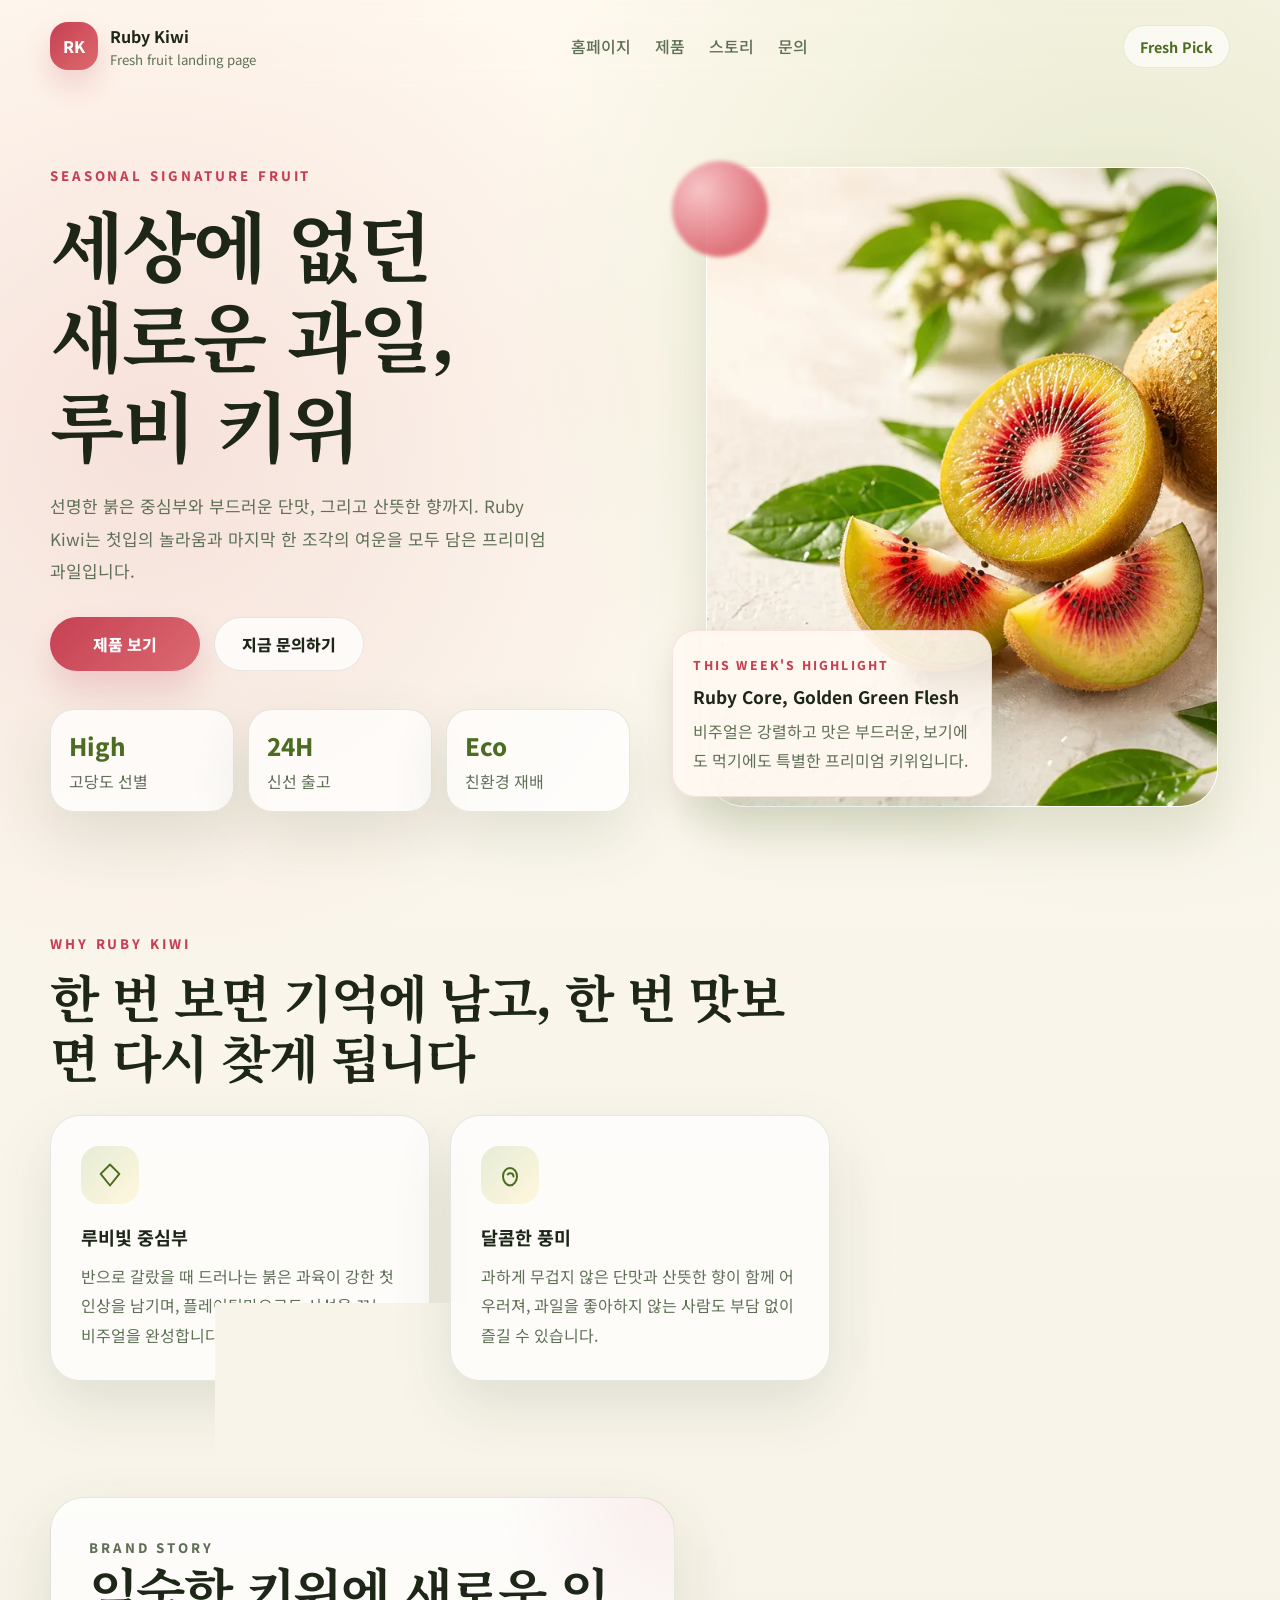
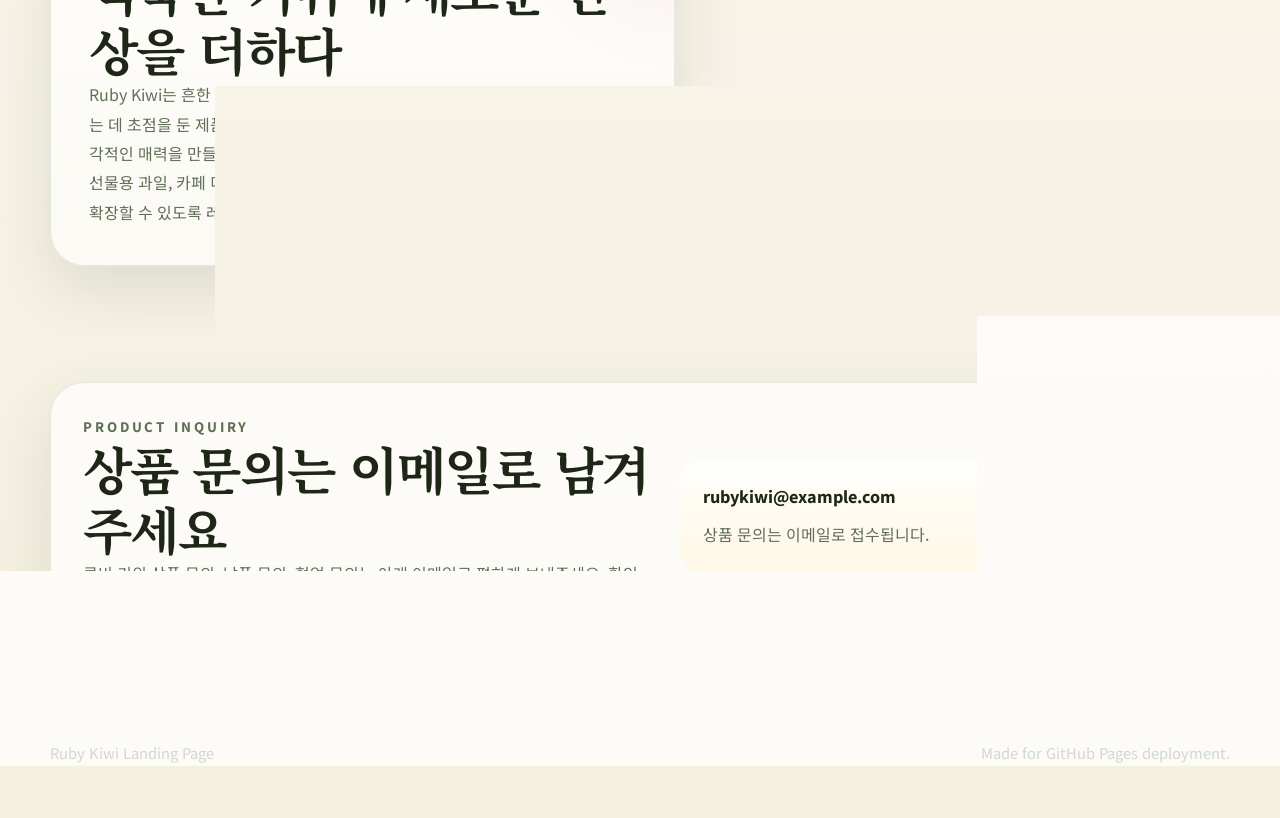
==== landing-page/index.html @ d14a4b49 "Add landing-page subpath" ====
<!DOCTYPE html>
<html lang="ko">
  <head>
    <meta charset="UTF-8" />
    <meta name="viewport" content="width=device-width, initial-scale=1.0" />
    <title>Ruby Kiwi | Product Landing Page</title>
    <meta
      name="description"
      content="세상에 없던 새로운 과일, 루비 키위를 소개하는 제품 랜딩 페이지입니다."
    />
    <link rel="preconnect" href="https://fonts.googleapis.com" />
    <link rel="preconnect" href="https://fonts.gstatic.com" crossorigin />
    <link
      href="https://fonts.googleapis.com/css2?family=Noto+Sans+KR:wght@400;500;700;800&family=Noto+Serif+KR:wght@600;700;900&display=swap"
      rel="stylesheet"
    />
    <link rel="stylesheet" href="styles.css" />
  </head>
  <body>
    <div class="page-shell">
      <header class="site-header">
        <a class="brand" href="#home">
          <span class="brand-mark">RK</span>
          <span class="brand-copy">
            <strong>Ruby Kiwi</strong>
            <span>Fresh fruit landing page</span>
          </span>
        </a>

        <nav class="site-nav" aria-label="주요 메뉴">
          <a href="#home">홈페이지</a>
          <a href="#product">제품</a>
          <a href="#story">스토리</a>
          <a href="#inquiry">문의</a>
        </nav>

        <a class="header-pill" href="#story">Fresh Pick</a>
      </header>

      <main>
        <section class="hero" id="home">
          <div class="hero-copy">
            <p class="eyebrow">Seasonal Signature Fruit</p>
            <h1>세상에 없던 새로운 과일, 루비 키위</h1>
            <p class="hero-description">
              선명한 붉은 중심부와 부드러운 단맛, 그리고 산뜻한 향까지.
              Ruby Kiwi는 첫입의 놀라움과 마지막 한 조각의 여운을 모두 담은
              프리미엄 과일입니다.
            </p>

            <div class="hero-actions">
              <a class="button button-primary" href="#product">제품 보기</a>
              <a class="button button-secondary" href="#inquiry">지금 문의하기</a>
            </div>

            <ul class="hero-metrics" aria-label="핵심 특징">
              <li>
                <strong>High</strong>
                <span>고당도 선별</span>
              </li>
              <li>
                <strong>24H</strong>
                <span>신선 출고</span>
              </li>
              <li>
                <strong>Eco</strong>
                <span>친환경 재배</span>
              </li>
            </ul>
          </div>

          <div class="hero-visual">
            <div class="visual-orb visual-orb-left" aria-hidden="true"></div>
            <div class="visual-card">
              <img
                src="images/ruby-kiwi-hero-v2.webp"
                alt="붉은 중심부가 드러난 실제 루비 키위와 통키위가 함께 놓인 제품 사진"
                fetchpriority="high"
              />
            </div>
            <aside class="floating-note">
              <span class="note-label">This Week's Highlight</span>
              <strong>Ruby Core, Golden Green Flesh</strong>
              <p>
                비주얼은 강렬하고 맛은 부드러운, 보기에도 먹기에도 특별한
                프리미엄 키위입니다.
              </p>
            </aside>
          </div>
        </section>

        <section class="benefit-section" id="product">
          <div class="section-heading">
            <p class="eyebrow">Why Ruby Kiwi</p>
            <h2>한 번 보면 기억에 남고, 한 번 맛보면 다시 찾게 됩니다</h2>
          </div>

          <div class="benefit-grid">
            <article class="benefit-card">
              <div class="benefit-icon" aria-hidden="true">
                <svg viewBox="0 0 24 24" role="presentation">
                  <path
                    d="M12 3 4 11l8 10 8-10-8-8Z"
                    fill="none"
                    stroke="currentColor"
                    stroke-linecap="round"
                    stroke-linejoin="round"
                    stroke-width="1.7"
                  />
                </svg>
              </div>
              <h3>루비빛 중심부</h3>
              <p>
                반으로 갈랐을 때 드러나는 붉은 과육이 강한 첫인상을 남기며,
                플레이팅만으로도 시선을 끄는 비주얼을 완성합니다.
              </p>
            </article>

            <article class="benefit-card">
              <div class="benefit-icon" aria-hidden="true">
                <svg viewBox="0 0 24 24" role="presentation">
                  <path
                    d="M6 13c0-4.1 2.7-7 6-7s6 2.9 6 7c0 4.3-2.7 8-6 8s-6-3.7-6-8Z"
                    fill="none"
                    stroke="currentColor"
                    stroke-linecap="round"
                    stroke-linejoin="round"
                    stroke-width="1.7"
                  />
                  <path
                    d="M10 11.5c.8-.7 1.5-1 2.1-1 1.6 0 2.9 1.2 2.9 2.8"
                    fill="none"
                    stroke="currentColor"
                    stroke-linecap="round"
                    stroke-width="1.7"
                  />
                </svg>
              </div>
              <h3>달콤한 풍미</h3>
              <p>
                과하게 무겁지 않은 단맛과 산뜻한 향이 함께 어우러져, 과일을
                좋아하지 않는 사람도 부담 없이 즐길 수 있습니다.
              </p>
            </article>

            <article class="benefit-card">
              <div class="benefit-icon" aria-hidden="true">
                <svg viewBox="0 0 24 24" role="presentation">
                  <path
                    d="M12 4v16M5 11.5c1.7 0 3.1-.9 3.9-2.3.8 1.4 2.2 2.3 3.9 2.3s3.1-.9 3.9-2.3c.8 1.4 2.2 2.3 3.9 2.3"
                    fill="none"
                    stroke="currentColor"
                    stroke-linecap="round"
                    stroke-linejoin="round"
                    stroke-width="1.7"
                  />
                </svg>
              </div>
              <h3>신선한 배송</h3>
              <p>
                선별 후 빠르게 출고되는 흐름을 기준으로 기획해, 집에서도
                산지의 산뜻한 컨디션을 최대한 가깝게 느낄 수 있습니다.
              </p>
            </article>
          </div>
        </section>

        <section class="story-section" id="story">
          <div class="story-panel">
            <p class="eyebrow">Brand Story</p>
            <h2>익숙한 키위에 새로운 인상을 더하다</h2>
            <p>
              Ruby Kiwi는 흔한 과일 소개가 아니라, 색과 향, 질감의 차이를
              감각적으로 전달하는 데 초점을 둔 제품 랜딩 콘셉트입니다. 붉은
              중심부와 그린 골드 톤의 대비는 시각적인 매력을 만들고, 부드러운
              단맛은 제품에 대한 기억을 더 오래 남깁니다.
            </p>
            <p>
              선물용 과일, 카페 디저트 재료, 프리미엄 식재료 소개 페이지 등
              다양한 방향으로 확장할 수 있도록 레이아웃을 구성했습니다.
            </p>
          </div>

          <div class="story-stack">
            <article class="recipe-card">
              <span class="card-kicker">Flavor Note</span>
              <strong>Sweet, bright, juicy</strong>
              <p>
                진한 색감과 달리 무겁지 않은 맛이라 요거트, 샐러드, 디저트
                토핑까지 다양하게 어울립니다.
              </p>
            </article>

            <article class="tag-card">
              <span>#루비빛과육</span>
              <span>#선물용과일</span>
              <span>#프리미엄디저트</span>
              <span>#신선배송</span>
            </article>
          </div>
        </section>

        <section class="contact-section" id="inquiry">
          <div class="contact-card">
            <div class="contact-copy">
              <p class="eyebrow">Product Inquiry</p>
              <h2>상품 문의는 이메일로 남겨주세요</h2>
              <p>
                루비 키위 상품 문의, 납품 문의, 협업 문의는 아래 이메일로
                편하게 보내주세요. 확인 후 빠르게 답변드리겠습니다.
              </p>
            </div>

            <div class="contact-panel">
              <a href="mailto:rubykiwi@example.com">rubykiwi@example.com</a>
              <span>상품 문의는 이메일로 접수됩니다.</span>
            </div>
          </div>
        </section>
      </main>

      <footer class="site-footer">
        <p>Ruby Kiwi Landing Page</p>
        <p>Made for GitHub Pages deployment.</p>
      </footer>
    </div>
  </body>
</html>
---- landing-page/styles.css ----
:root {
  --bg: #f8f4ea;
  --surface: rgba(255, 255, 255, 0.72);
  --surface-strong: rgba(255, 255, 255, 0.9);
  --line: rgba(54, 82, 33, 0.12);
  --text: #1d2617;
  --muted: #607056;
  --green: #7aa53a;
  --green-deep: #4b6c21;
  --ruby: #c64053;
  --ruby-soft: #f3a0a6;
  --cream: #fff5d9;
  --shadow: 0 24px 60px rgba(53, 74, 33, 0.12);
}

* {
  box-sizing: border-box;
}

html {
  scroll-behavior: smooth;
}

body {
  margin: 0;
  color: var(--text);
  font-family: "Noto Sans KR", sans-serif;
  background:
    radial-gradient(circle at 12% 18%, rgba(198, 64, 83, 0.12), transparent 24%),
    radial-gradient(circle at 88% 12%, rgba(122, 165, 58, 0.18), transparent 26%),
    linear-gradient(180deg, #fff9ef 0%, #f8f4ea 58%, #f4efdf 100%);
}

img {
  display: block;
  max-width: 100%;
}

a {
  color: inherit;
  text-decoration: none;
}

.page-shell {
  width: min(1180px, calc(100% - 32px));
  margin: 0 auto;
  padding-bottom: 32px;
}

.site-header {
  position: sticky;
  top: 0;
  z-index: 20;
  display: grid;
  grid-template-columns: auto 1fr auto;
  align-items: center;
  gap: 18px;
  padding: 22px 0 16px;
  backdrop-filter: blur(14px);
}

.brand {
  display: inline-flex;
  align-items: center;
  gap: 12px;
}

.brand-mark {
  display: grid;
  place-items: center;
  width: 48px;
  height: 48px;
  border-radius: 18px;
  color: white;
  font-weight: 800;
  background: linear-gradient(135deg, var(--ruby), #dd6a6d);
  box-shadow: 0 14px 28px rgba(198, 64, 83, 0.2);
}

.brand-copy {
  display: grid;
  gap: 2px;
}

.brand-copy strong {
  font-size: 1rem;
}

.brand-copy span {
  color: var(--muted);
  font-size: 0.83rem;
}

.site-nav {
  display: flex;
  justify-content: center;
  flex-wrap: wrap;
  gap: 24px;
}

.site-nav a {
  position: relative;
  color: var(--muted);
  font-weight: 500;
}

.site-nav a::after {
  content: "";
  position: absolute;
  left: 0;
  bottom: -5px;
  width: 100%;
  height: 2px;
  border-radius: 999px;
  transform: scaleX(0);
  transform-origin: center;
  background: linear-gradient(90deg, var(--ruby), var(--green));
  transition: transform 0.25s ease;
}

.site-nav a:hover::after,
.site-nav a:focus-visible::after {
  transform: scaleX(1);
}

.header-pill {
  padding: 10px 16px;
  border: 1px solid rgba(122, 165, 58, 0.18);
  border-radius: 999px;
  font-size: 0.9rem;
  font-weight: 700;
  color: var(--green-deep);
  background: rgba(255, 255, 255, 0.66);
}

.hero,
.benefit-section,
.story-section,
.contact-section {
  animation: reveal 0.85s ease both;
}

.hero {
  display: grid;
  grid-template-columns: 1.02fr 0.98fr;
  gap: 42px;
  align-items: center;
  min-height: calc(100vh - 110px);
  padding: 44px 0 28px;
}

.eyebrow {
  margin: 0 0 14px;
  color: var(--ruby);
  font-size: 0.82rem;
  letter-spacing: 0.22em;
  text-transform: uppercase;
  font-weight: 800;
}

.hero h1,
.section-heading h2,
.story-panel h2,
.contact-copy h2 {
  margin: 0;
  font-family: "Noto Serif KR", serif;
  line-height: 1.17;
  letter-spacing: -0.03em;
}

.hero h1 {
  font-size: clamp(2.9rem, 6vw, 4.8rem);
  max-width: 10ch;
}

.hero-description {
  margin: 22px 0 0;
  max-width: 56ch;
  color: var(--muted);
  font-size: 1.06rem;
  line-height: 1.9;
}

.hero-actions {
  display: flex;
  flex-wrap: wrap;
  gap: 14px;
  margin-top: 30px;
}

.button {
  display: inline-flex;
  align-items: center;
  justify-content: center;
  min-width: 150px;
  padding: 14px 22px;
  border-radius: 999px;
  font-weight: 800;
  transition:
    transform 0.22s ease,
    box-shadow 0.22s ease;
}

.button:hover,
.button:focus-visible {
  transform: translateY(-2px);
}

.button-primary {
  color: white;
  background: linear-gradient(135deg, var(--ruby), #db6a71);
  box-shadow: 0 18px 32px rgba(198, 64, 83, 0.2);
}

.button-secondary {
  border: 1px solid rgba(29, 38, 23, 0.1);
  background: rgba(255, 255, 255, 0.75);
}

.hero-metrics {
  display: grid;
  grid-template-columns: repeat(3, minmax(0, 1fr));
  gap: 14px;
  padding: 0;
  margin: 38px 0 0;
  list-style: none;
}

.hero-metrics li,
.benefit-card,
.recipe-card,
.tag-card,
.contact-card {
  border: 1px solid var(--line);
  background: var(--surface);
  box-shadow: var(--shadow);
  backdrop-filter: blur(14px);
}

.hero-metrics li {
  padding: 18px;
  border-radius: 24px;
}

.hero-metrics strong {
  display: block;
  margin-bottom: 6px;
  color: var(--green-deep);
  font-size: 1.5rem;
  font-weight: 800;
}

.hero-metrics span {
  color: var(--muted);
}

.hero-visual {
  position: relative;
  padding: 16px 12px 20px 34px;
}

.visual-orb {
  position: absolute;
  border-radius: 50%;
  filter: blur(2px);
}

.visual-orb-left {
  top: 10px;
  left: 0;
  width: 96px;
  height: 96px;
  background: radial-gradient(circle at 30% 30%, #f7b8bf, #d95462 70%);
  opacity: 0.8;
}

.visual-card {
  overflow: hidden;
  border: 1px solid rgba(255, 255, 255, 0.75);
  border-radius: 38px;
  background: var(--surface-strong);
  box-shadow: 0 28px 50px rgba(92, 113, 53, 0.16);
}

.visual-card img {
  width: 100%;
  aspect-ratio: 4 / 5;
  object-fit: cover;
}

.floating-note {
  position: absolute;
  left: 0;
  bottom: 30px;
  width: min(320px, 78%);
  padding: 20px;
  border: 1px solid rgba(198, 64, 83, 0.12);
  border-radius: 24px;
  background: rgba(255, 250, 243, 0.88);
  box-shadow: 0 20px 40px rgba(73, 98, 40, 0.14);
  animation: drift 4.8s ease-in-out infinite;
}

.note-label,
.card-kicker {
  display: inline-block;
  margin-bottom: 10px;
  color: var(--ruby);
  font-size: 0.76rem;
  letter-spacing: 0.18em;
  text-transform: uppercase;
  font-weight: 800;
}

.floating-note strong,
.recipe-card strong {
  display: block;
  margin-bottom: 8px;
  font-size: 1.08rem;
}

.floating-note p,
.benefit-card p,
.story-panel p,
.recipe-card p,
.contact-copy p,
.contact-panel span {
  margin: 0;
  color: var(--muted);
  line-height: 1.84;
}

.benefit-section,
.story-section,
.contact-section {
  padding: 58px 0;
}

.section-heading {
  max-width: 760px;
  margin-bottom: 28px;
}

.section-heading h2,
.story-panel h2,
.contact-copy h2 {
  font-size: clamp(2rem, 4vw, 3.35rem);
}

.benefit-grid {
  display: grid;
  grid-template-columns: repeat(3, minmax(0, 1fr));
  gap: 20px;
}

.benefit-card {
  padding: 30px;
  border-radius: 30px;
}

.benefit-icon {
  display: grid;
  place-items: center;
  width: 58px;
  height: 58px;
  margin-bottom: 20px;
  border-radius: 18px;
  color: var(--green-deep);
  background: linear-gradient(135deg, rgba(122, 165, 58, 0.18), rgba(255, 245, 217, 0.9));
}

.benefit-icon svg {
  width: 28px;
  height: 28px;
}

.benefit-card h3 {
  margin: 0 0 12px;
  font-size: 1.15rem;
}

.story-section {
  display: grid;
  grid-template-columns: 1.08fr 0.92fr;
  gap: 22px;
  align-items: stretch;
}

.story-panel {
  padding: 38px;
  border: 1px solid var(--line);
  border-radius: 34px;
  background:
    radial-gradient(circle at top right, rgba(198, 64, 83, 0.08), transparent 24%),
    linear-gradient(180deg, rgba(255, 255, 255, 0.78), rgba(255, 255, 255, 0.6));
  box-shadow: var(--shadow);
}

.story-stack {
  display: grid;
  gap: 20px;
}

.recipe-card,
.tag-card {
  padding: 28px;
  border-radius: 30px;
}

.tag-card {
  display: flex;
  flex-wrap: wrap;
  gap: 12px;
  align-content: start;
}

.tag-card span {
  padding: 10px 14px;
  border-radius: 999px;
  color: var(--green-deep);
  font-weight: 700;
  background: rgba(122, 165, 58, 0.12);
}

.contact-card {
  display: grid;
  grid-template-columns: 1.05fr 0.95fr;
  gap: 24px;
  align-items: center;
  padding: 32px;
  border-radius: 34px;
}

.contact-panel {
  display: grid;
  gap: 12px;
  padding: 24px;
  border-radius: 26px;
  background:
    linear-gradient(180deg, rgba(255, 255, 255, 0.8), rgba(255, 245, 217, 0.66));
}

.contact-panel a {
  font-weight: 800;
}

.site-footer {
  display: flex;
  justify-content: space-between;
  gap: 16px;
  padding: 18px 0 8px;
  color: var(--muted);
  font-size: 0.92rem;
}

@keyframes reveal {
  from {
    opacity: 0;
    transform: translateY(22px);
  }

  to {
    opacity: 1;
    transform: translateY(0);
  }
}

@keyframes drift {
  0%,
  100% {
    transform: translateY(0);
  }

  50% {
    transform: translateY(-10px);
  }
}

@media (max-width: 1024px) {
  .hero,
  .story-section,
  .contact-card {
    grid-template-columns: 1fr;
  }

  .hero {
    min-height: auto;
    padding-top: 28px;
  }

  .hero-visual {
    padding: 10px 0 0;
  }

  .floating-note {
    left: 16px;
  }

  .benefit-grid {
    grid-template-columns: 1fr;
  }
}

@media (max-width: 780px) {
  .page-shell {
    width: min(100% - 20px, 1180px);
  }

  .site-header {
    grid-template-columns: 1fr;
    justify-items: start;
  }

  .site-nav {
    justify-content: flex-start;
    gap: 16px;
  }

  .hero h1 {
    font-size: clamp(2.5rem, 11vw, 3.7rem);
  }

  .hero-metrics {
    grid-template-columns: 1fr;
  }

  .benefit-card,
  .recipe-card,
  .tag-card,
  .story-panel,
  .contact-card {
    padding: 24px;
    border-radius: 26px;
  }

  .contact-panel {
    padding: 18px;
  }

  .site-footer {
    flex-direction: column;
  }
}
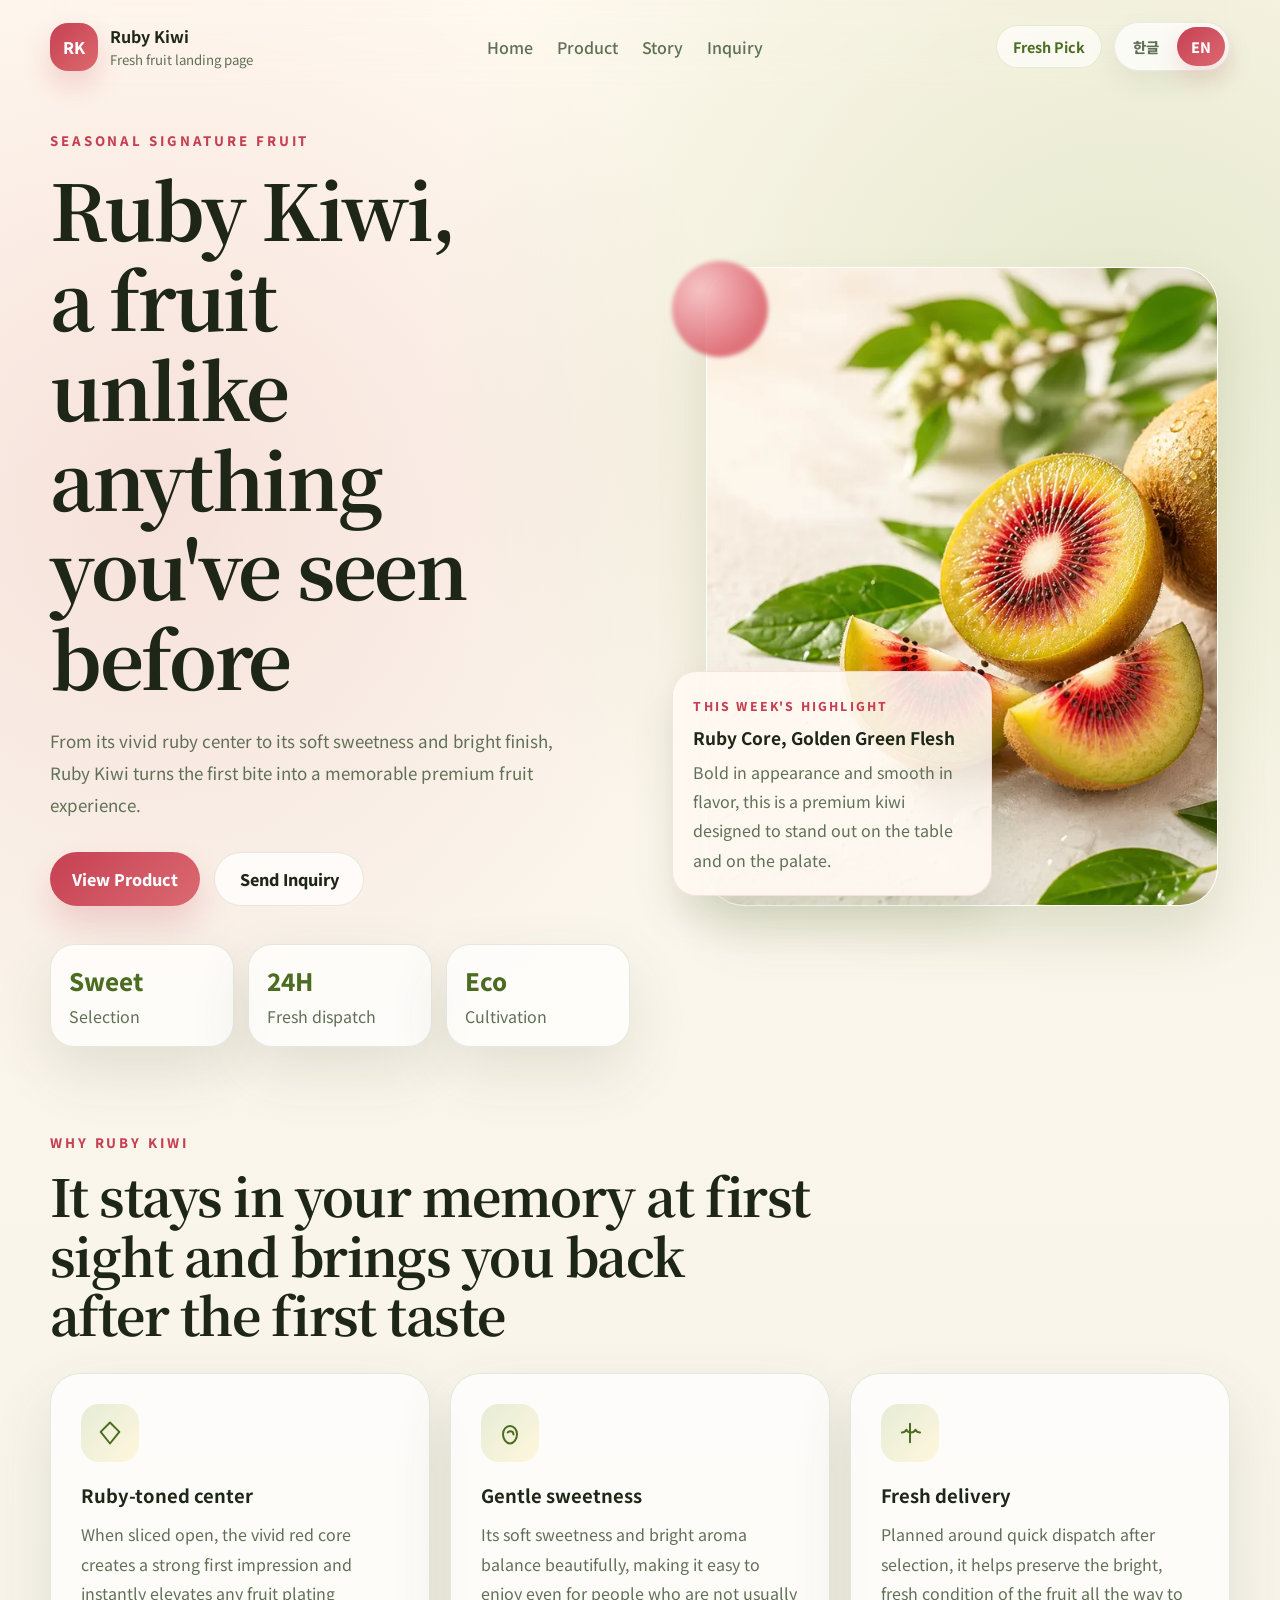
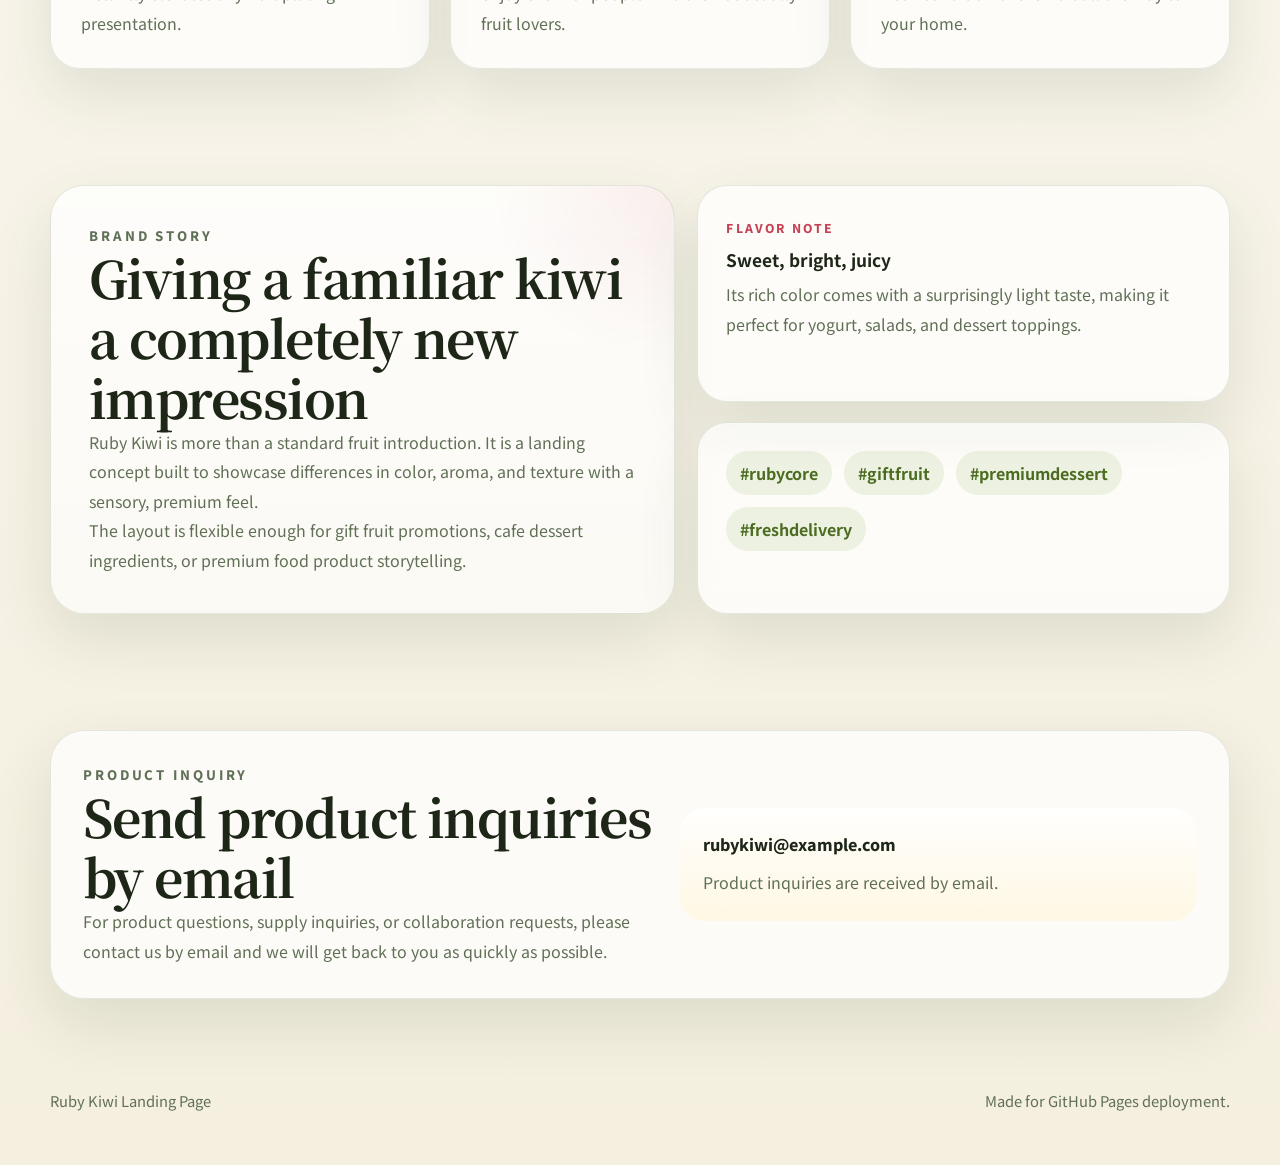
==== commit 855b96e2: "Add Korean and English page toggle" ====
--- a/landing-page/index.html
+++ b/landing-page/index.html
@@ -3,9 +3,11 @@
   <head>
     <meta charset="UTF-8" />
     <meta name="viewport" content="width=device-width, initial-scale=1.0" />
-    <title>Ruby Kiwi | Product Landing Page</title>
+    <title data-i18n="meta.title">Ruby Kiwi | Product Landing Page</title>
     <meta
       name="description"
+      data-i18n="meta.description"
+      data-i18n-attr="content"
       content="세상에 없던 새로운 과일, 루비 키위를 소개하는 제품 랜딩 페이지입니다."
     />
     <link rel="preconnect" href="https://fonts.googleapis.com" />
@@ -15,6 +17,7 @@
       rel="stylesheet"
     />
     <link rel="stylesheet" href="styles.css" />
+    <script src="script.js" defer></script>
   </head>
   <body>
     <div class="page-shell">
@@ -23,48 +26,86 @@
           <span class="brand-mark">RK</span>
           <span class="brand-copy">
             <strong>Ruby Kiwi</strong>
-            <span>Fresh fruit landing page</span>
+            <span data-i18n="brand.subtitle">Fresh fruit landing page</span>
           </span>
         </a>
 
-        <nav class="site-nav" aria-label="주요 메뉴">
-          <a href="#home">홈페이지</a>
-          <a href="#product">제품</a>
-          <a href="#story">스토리</a>
-          <a href="#inquiry">문의</a>
+        <nav
+          class="site-nav"
+          aria-label="주요 메뉴"
+          data-i18n="nav.aria"
+          data-i18n-attr="aria-label"
+        >
+          <a href="#home" data-i18n="nav.home">홈페이지</a>
+          <a href="#product" data-i18n="nav.product">제품</a>
+          <a href="#story" data-i18n="nav.story">스토리</a>
+          <a href="#inquiry" data-i18n="nav.contact">문의</a>
         </nav>
 
-        <a class="header-pill" href="#story">Fresh Pick</a>
+        <div class="header-actions">
+          <a class="header-pill" href="#story" data-i18n="header.pill">Fresh Pick</a>
+          <div
+            class="lang-switch"
+            role="group"
+            aria-label="언어 선택"
+            data-i18n="header.langAria"
+            data-i18n-attr="aria-label"
+          >
+            <button
+              class="lang-button is-active"
+              type="button"
+              data-lang-toggle="ko"
+              aria-pressed="true"
+            >
+              한글
+            </button>
+            <button
+              class="lang-button"
+              type="button"
+              data-lang-toggle="en"
+              aria-pressed="false"
+            >
+              EN
+            </button>
+          </div>
+        </div>
       </header>
 
       <main>
         <section class="hero" id="home">
           <div class="hero-copy">
-            <p class="eyebrow">Seasonal Signature Fruit</p>
-            <h1>세상에 없던 새로운 과일, 루비 키위</h1>
-            <p class="hero-description">
+            <p class="eyebrow" data-i18n="hero.eyebrow">Seasonal Signature Fruit</p>
+            <h1 data-i18n="hero.title">세상에 없던 새로운 과일, 루비 키위</h1>
+            <p class="hero-description" data-i18n="hero.description">
               선명한 붉은 중심부와 부드러운 단맛, 그리고 산뜻한 향까지.
               Ruby Kiwi는 첫입의 놀라움과 마지막 한 조각의 여운을 모두 담은
               프리미엄 과일입니다.
             </p>
 
             <div class="hero-actions">
-              <a class="button button-primary" href="#product">제품 보기</a>
-              <a class="button button-secondary" href="#inquiry">지금 문의하기</a>
+              <a class="button button-primary" href="#product" data-i18n="hero.primaryCta"
+                >제품 보기</a
+              >
+              <a
+                class="button button-secondary"
+                href="#inquiry"
+                data-i18n="hero.secondaryCta"
+                >지금 문의하기</a
+              >
             </div>
 
             <ul class="hero-metrics" aria-label="핵심 특징">
               <li>
-                <strong>High</strong>
-                <span>고당도 선별</span>
+                <strong data-i18n="metrics.one.value">고당도</strong>
+                <span data-i18n="metrics.one.label">선별</span>
               </li>
               <li>
-                <strong>24H</strong>
-                <span>신선 출고</span>
+                <strong data-i18n="metrics.two.value">24H</strong>
+                <span data-i18n="metrics.two.label">신선 출고</span>
               </li>
               <li>
-                <strong>Eco</strong>
-                <span>친환경 재배</span>
+                <strong data-i18n="metrics.three.value">친환경</strong>
+                <span data-i18n="metrics.three.label">재배</span>
               </li>
             </ul>
           </div>
@@ -74,14 +115,16 @@
             <div class="visual-card">
               <img
                 src="images/ruby-kiwi-hero-v2.webp"
+                data-i18n="hero.imageAlt"
+                data-i18n-attr="alt"
                 alt="붉은 중심부가 드러난 실제 루비 키위와 통키위가 함께 놓인 제품 사진"
                 fetchpriority="high"
               />
             </div>
             <aside class="floating-note">
-              <span class="note-label">This Week's Highlight</span>
-              <strong>Ruby Core, Golden Green Flesh</strong>
-              <p>
+              <span class="note-label" data-i18n="hero.noteLabel">This Week's Highlight</span>
+              <strong data-i18n="hero.noteTitle">Ruby Core, Golden Green Flesh</strong>
+              <p data-i18n="hero.noteDescription">
                 비주얼은 강렬하고 맛은 부드러운, 보기에도 먹기에도 특별한
                 프리미엄 키위입니다.
               </p>
@@ -91,8 +134,10 @@
 
         <section class="benefit-section" id="product">
           <div class="section-heading">
-            <p class="eyebrow">Why Ruby Kiwi</p>
-            <h2>한 번 보면 기억에 남고, 한 번 맛보면 다시 찾게 됩니다</h2>
+            <p class="eyebrow" data-i18n="benefits.eyebrow">Why Ruby Kiwi</p>
+            <h2 data-i18n="benefits.title">
+              한 번 보면 기억에 남고, 한 번 맛보면 다시 찾게 됩니다
+            </h2>
           </div>
 
           <div class="benefit-grid">
@@ -109,8 +154,8 @@
                   />
                 </svg>
               </div>
-              <h3>루비빛 중심부</h3>
-              <p>
+              <h3 data-i18n="benefits.one.title">루비빛 중심부</h3>
+              <p data-i18n="benefits.one.description">
                 반으로 갈랐을 때 드러나는 붉은 과육이 강한 첫인상을 남기며,
                 플레이팅만으로도 시선을 끄는 비주얼을 완성합니다.
               </p>
@@ -136,8 +181,8 @@
                   />
                 </svg>
               </div>
-              <h3>달콤한 풍미</h3>
-              <p>
+              <h3 data-i18n="benefits.two.title">달콤한 풍미</h3>
+              <p data-i18n="benefits.two.description">
                 과하게 무겁지 않은 단맛과 산뜻한 향이 함께 어우러져, 과일을
                 좋아하지 않는 사람도 부담 없이 즐길 수 있습니다.
               </p>
@@ -156,8 +201,8 @@
                   />
                 </svg>
               </div>
-              <h3>신선한 배송</h3>
-              <p>
+              <h3 data-i18n="benefits.three.title">신선한 배송</h3>
+              <p data-i18n="benefits.three.description">
                 선별 후 빠르게 출고되는 흐름을 기준으로 기획해, 집에서도
                 산지의 산뜻한 컨디션을 최대한 가깝게 느낄 수 있습니다.
               </p>
@@ -167,15 +212,15 @@
 
         <section class="story-section" id="story">
           <div class="story-panel">
-            <p class="eyebrow">Brand Story</p>
-            <h2>익숙한 키위에 새로운 인상을 더하다</h2>
-            <p>
+            <p class="eyebrow" data-i18n="story.eyebrow">Brand Story</p>
+            <h2 data-i18n="story.title">익숙한 키위에 새로운 인상을 더하다</h2>
+            <p data-i18n="story.descriptionOne">
               Ruby Kiwi는 흔한 과일 소개가 아니라, 색과 향, 질감의 차이를
               감각적으로 전달하는 데 초점을 둔 제품 랜딩 콘셉트입니다. 붉은
               중심부와 그린 골드 톤의 대비는 시각적인 매력을 만들고, 부드러운
               단맛은 제품에 대한 기억을 더 오래 남깁니다.
             </p>
-            <p>
+            <p data-i18n="story.descriptionTwo">
               선물용 과일, 카페 디저트 재료, 프리미엄 식재료 소개 페이지 등
               다양한 방향으로 확장할 수 있도록 레이아웃을 구성했습니다.
             </p>
@@ -183,19 +228,19 @@
 
           <div class="story-stack">
             <article class="recipe-card">
-              <span class="card-kicker">Flavor Note</span>
-              <strong>Sweet, bright, juicy</strong>
-              <p>
+              <span class="card-kicker" data-i18n="story.cardKicker">Flavor Note</span>
+              <strong data-i18n="story.cardTitle">Sweet, bright, juicy</strong>
+              <p data-i18n="story.cardDescription">
                 진한 색감과 달리 무겁지 않은 맛이라 요거트, 샐러드, 디저트
                 토핑까지 다양하게 어울립니다.
               </p>
             </article>
 
             <article class="tag-card">
-              <span>#루비빛과육</span>
-              <span>#선물용과일</span>
-              <span>#프리미엄디저트</span>
-              <span>#신선배송</span>
+              <span data-i18n="tags.one">#루비빛과육</span>
+              <span data-i18n="tags.two">#선물용과일</span>
+              <span data-i18n="tags.three">#프리미엄디저트</span>
+              <span data-i18n="tags.four">#신선배송</span>
             </article>
           </div>
         </section>
@@ -203,9 +248,9 @@
         <section class="contact-section" id="inquiry">
           <div class="contact-card">
             <div class="contact-copy">
-              <p class="eyebrow">Product Inquiry</p>
-              <h2>상품 문의는 이메일로 남겨주세요</h2>
-              <p>
+              <p class="eyebrow" data-i18n="contact.eyebrow">Product Inquiry</p>
+              <h2 data-i18n="contact.title">상품 문의는 이메일로 남겨주세요</h2>
+              <p data-i18n="contact.description">
                 루비 키위 상품 문의, 납품 문의, 협업 문의는 아래 이메일로
                 편하게 보내주세요. 확인 후 빠르게 답변드리겠습니다.
               </p>
@@ -213,15 +258,15 @@
 
             <div class="contact-panel">
               <a href="mailto:rubykiwi@example.com">rubykiwi@example.com</a>
-              <span>상품 문의는 이메일로 접수됩니다.</span>
+              <span data-i18n="contact.note">상품 문의는 이메일로 접수됩니다.</span>
             </div>
           </div>
         </section>
       </main>
 
       <footer class="site-footer">
-        <p>Ruby Kiwi Landing Page</p>
-        <p>Made for GitHub Pages deployment.</p>
+        <p data-i18n="footer.title">Ruby Kiwi Landing Page</p>
+        <p data-i18n="footer.note">Made for GitHub Pages deployment.</p>
       </footer>
     </div>
   </body>
--- a/landing-page/styles.css
+++ b/landing-page/styles.css
@@ -59,6 +59,13 @@
   backdrop-filter: blur(14px);
 }
 
+.header-actions {
+  display: inline-flex;
+  align-items: center;
+  justify-self: end;
+  gap: 12px;
+}
+
 .brand {
   display: inline-flex;
   align-items: center;
@@ -133,6 +140,51 @@
   background: rgba(255, 255, 255, 0.66);
 }
 
+.lang-switch {
+  display: inline-flex;
+  align-items: center;
+  gap: 4px;
+  padding: 4px;
+  border: 1px solid rgba(29, 38, 23, 0.08);
+  border-radius: 999px;
+  background: rgba(255, 255, 255, 0.72);
+  box-shadow: 0 12px 28px rgba(53, 74, 33, 0.08);
+}
+
+.lang-button {
+  border: 0;
+  padding: 9px 14px;
+  border-radius: 999px;
+  color: var(--muted);
+  font: inherit;
+  font-size: 0.9rem;
+  font-weight: 800;
+  background: transparent;
+  cursor: pointer;
+  transition:
+    color 0.22s ease,
+    background 0.22s ease,
+    box-shadow 0.22s ease,
+    transform 0.22s ease;
+}
+
+.lang-button:hover,
+.lang-button:focus-visible {
+  color: var(--text);
+  transform: translateY(-1px);
+}
+
+.lang-button:focus-visible {
+  outline: 2px solid rgba(198, 64, 83, 0.24);
+  outline-offset: 2px;
+}
+
+.lang-button.is-active {
+  color: white;
+  background: linear-gradient(135deg, var(--ruby), #db6a71);
+  box-shadow: 0 10px 24px rgba(198, 64, 83, 0.18);
+}
+
 .hero,
 .benefit-section,
 .story-section,
@@ -516,6 +568,12 @@
     gap: 16px;
   }
 
+  .header-actions {
+    width: 100%;
+    justify-content: space-between;
+    flex-wrap: wrap;
+  }
+
   .hero h1 {
     font-size: clamp(2.5rem, 11vw, 3.7rem);
   }
